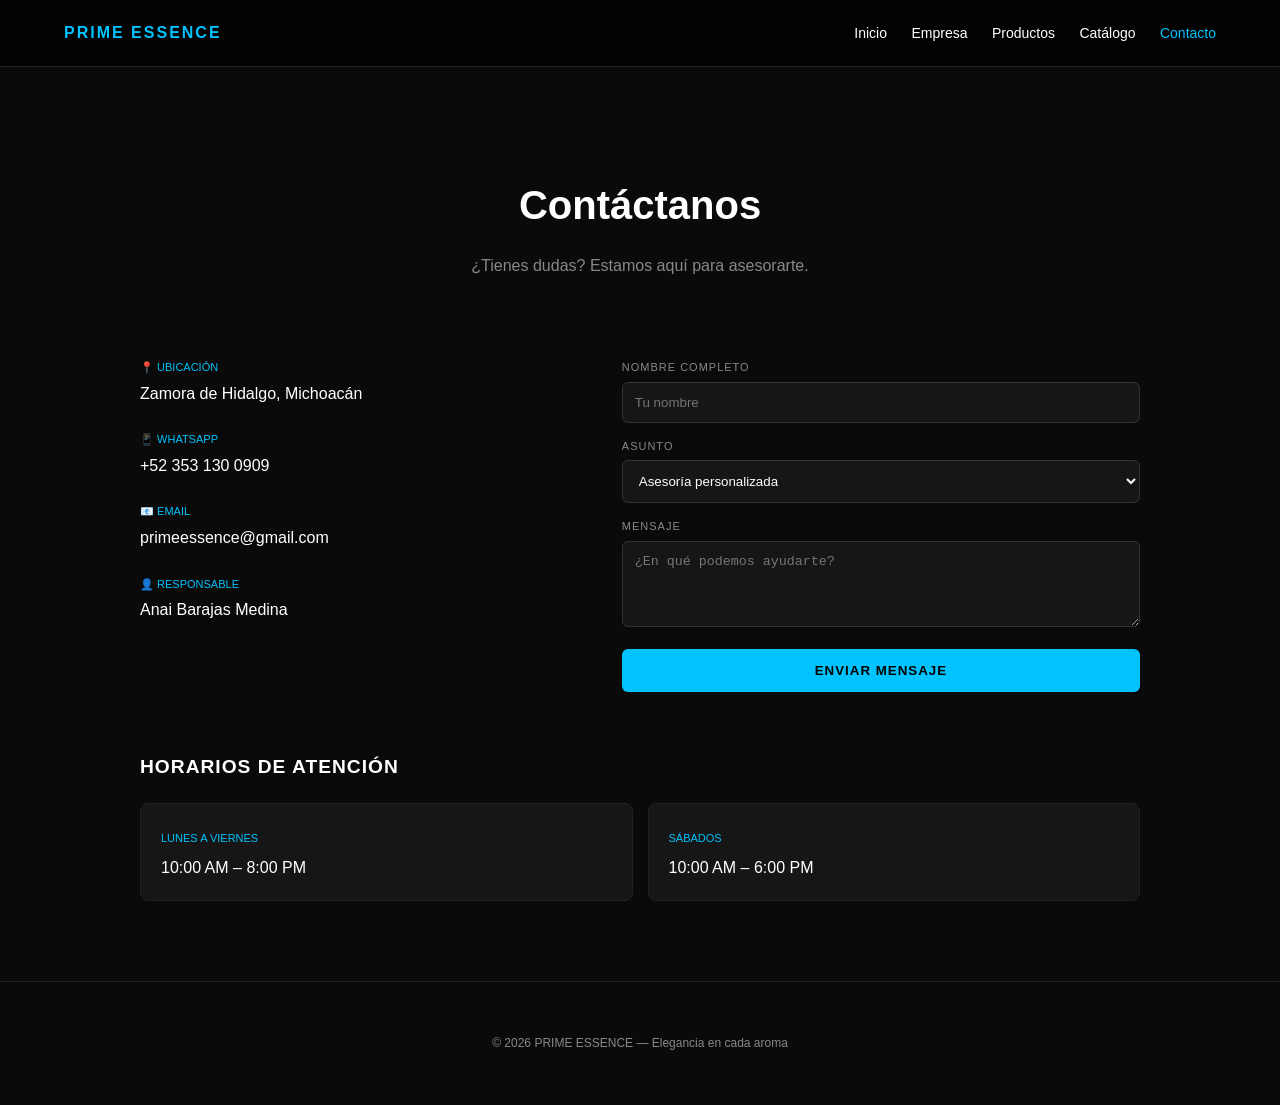
==== contacto.html @ e8704223 "mejora pagina" ====
<!DOCTYPE html>
<html lang="es">
<head>
    <meta charset="UTF-8">
    <meta name="viewport" content="width=device-width, initial-scale=1.0">
    <title>Contacto — Prime Essence</title>
    <style>
        /* Variables y Base */
        :root {
            --blue: #00c3ff;
            --bg: #0a0a0a;
            --card: #161616;
            --text: #ffffff;
            --gray: #888;
        }

        body {
            margin: 0;
            font-family: 'Poppins', sans-serif;
            background-color: var(--bg);
            color: var(--text);
            line-height: 1.6;
        }

        /* Navegación */
        nav {
            display: flex;
            justify-content: space-between;
            align-items: center;
            padding: 20px 5%;
            background: rgba(0,0,0,0.8);
            border-bottom: 1px solid #222;
            position: sticky;
            top: 0;
            z-index: 100;
        }

        .nav-brand {
            font-weight: bold;
            letter-spacing: 2px;
            text-decoration: none;
            color: var(--blue);
        }

        .nav-links a {
            color: var(--text);
            text-decoration: none;
            margin-left: 20px;
            font-size: 14px;
            transition: color 0.3s;
        }

        .nav-links a:hover, .nav-links a.active {
            color: var(--blue);
        }

        /* Contenedor Principal */
        .container { max-width: 1000px; margin: 0 auto; padding: 40px 20px; }
        
        header { text-align: center; padding: 40px 0; }
        h1 { font-size: 2.5rem; margin-bottom: 10px; }
        .subtitle { color: var(--gray); margin-bottom: 40px; }

        /* Grid de contacto */
        .contact-grid {
            display: grid;
            grid-template-columns: 1fr 1.2fr;
            gap: 50px;
        }

        @media (max-width: 768px) { 
            .contact-grid { grid-template-columns: 1fr; }
            .nav-links { display: none; } /* Ocultar links en móvil para simplificar */
        }

        /* Formulario */
        .form-group { margin-bottom: 15px; }
        .form-group label { display: block; font-size: 11px; text-transform: uppercase; color: var(--gray); margin-bottom: 5px; letter-spacing: 1px; }
        
        .form-input, .form-select, .form-textarea {
            width: 100%;
            padding: 12px;
            background: var(--card);
            border: 1px solid #333;
            color: white;
            border-radius: 6px;
            box-sizing: border-box;
        }

        .form-input:focus { border-color: var(--blue); outline: none; }

        .btn-submit {
            background: var(--blue);
            color: #000;
            border: none;
            padding: 14px;
            width: 100%;
            font-weight: bold;
            text-transform: uppercase;
            letter-spacing: 1px;
            cursor: pointer;
            border-radius: 6px;
            transition: transform 0.2s;
        }

        .btn-submit:hover { transform: translateY(-2px); opacity: 0.9; }

        /* Información de contacto */
        .info-item { margin-bottom: 25px; }
        .info-item label { color: var(--blue); font-size: 11px; display: block; text-transform: uppercase; margin-bottom: 4px; }
        .info-item a, .info-item span { color: white; text-decoration: none; font-size: 16px; }

        /* Horarios */
        .hours-flex {
            display: flex;
            gap: 15px;
            flex-wrap: wrap;
            margin-top: 20px;
        }
        .hour-box { background: var(--card); padding: 20px; border-radius: 8px; flex: 1; min-width: 200px; border: 1px solid #222; }
    </style>
</head>
<body>

<nav>
    <a class="nav-brand" href="index.html">PRIME ESSENCE</a>
    <div class="nav-links">
        <a href="index.html">Inicio</a>
        <a href="empresa.html">Empresa</a>
        <a href="productos.html">Productos</a>
        <a href="catalogo.html">Catálogo</a>
        <a href="contacto.html" class="active">Contacto</a>
    </div>
</nav>

<main class="container">
    <header>
        <h1>Contáctanos</h1>
        <p class="subtitle">¿Tienes dudas? Estamos aquí para asesorarte.</p>
    </header>

    <div class="contact-grid">
        
        <div class="contact-info">
            <div class="info-item">
                <label>📍 Ubicación</label>
                <span>Zamora de Hidalgo, Michoacán</span>
            </div>
            <div class="info-item">
                <label>📱 WhatsApp</label>
                <a href="https://wa.me/523531300909">+52 353 130 0909</a>
            </div>
            <div class="info-item">
                <label>📧 Email</label>
                <a href="mailto:primeessence@gmail.com">primeessence@gmail.com</a>
            </div>
            <div class="info-item">
                <label>👤 Responsable</label>
                <span>Anai Barajas Medina</span>
            </div>
        </div>

        <div class="contact-form">
            <div class="form-group">
                <label>Nombre Completo</label>
                <input type="text" class="form-input" placeholder="Tu nombre">
            </div>
            <div class="form-group">
                <label>Asunto</label>
                <select class="form-select">
                    <option>Asesoría personalizada</option>
                    <option>Hacer un pedido</option>
                    <option>Consultar catálogo</option>
                </select>
            </div>
            <div class="form-group">
                <label>Mensaje</label>
                <textarea class="form-textarea" rows="4" placeholder="¿En qué podemos ayudarte?"></textarea>
            </div>
            <button class="btn-submit" onclick="alert('¡Gracias! Te contactaremos pronto.')">Enviar Mensaje</button>
        </div>
    </div>

    <section style="margin-top: 60px;">
        <h2 style="font-size: 1.2rem; text-transform: uppercase; letter-spacing: 1px;">Horarios de Atención</h2>
        <div class="hours-flex">
            <div class="hour-box">
                <label style="color: var(--blue); font-size: 11px;">LUNES A VIERNES</label>
                <p style="margin: 5px 0 0;">10:00 AM – 8:00 PM</p>
            </div>
            <div class="hour-box">
                <label style="color: var(--blue); font-size: 11px;">SÁBADOS</label>
                <p style="margin: 5px 0 0;">10:00 AM – 6:00 PM</p>
            </div>
        </div>
    </section>
</main>

<footer style="text-align: center; padding: 40px; color: var(--gray); font-size: 12px; border-top: 1px solid #222; margin-top: 40px;">
    <p>© 2026 PRIME ESSENCE — Elegancia en cada aroma</p>
</footer>

</body>
</html>
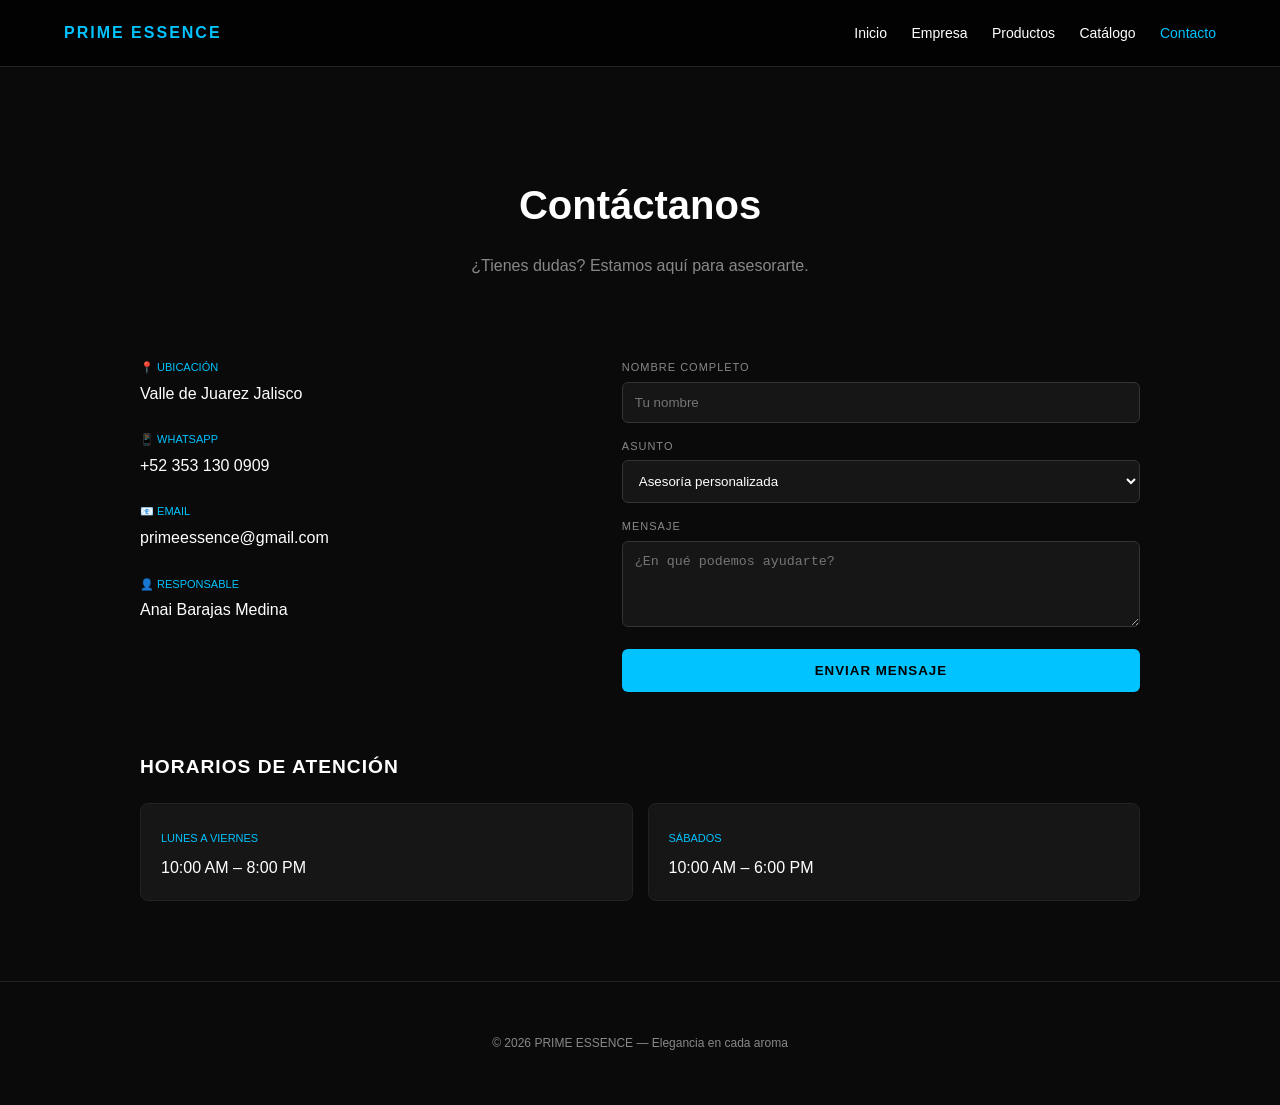
==== commit e476e977: "contacto" ====
--- a/contacto.html
+++ b/contacto.html
@@ -144,7 +144,7 @@
         <div class="contact-info">
             <div class="info-item">
                 <label>📍 Ubicación</label>
-                <span>Zamora de Hidalgo, Michoacán</span>
+                <span>Valle de Juarez Jalisco</span>
             </div>
             <div class="info-item">
                 <label>📱 WhatsApp</label>
